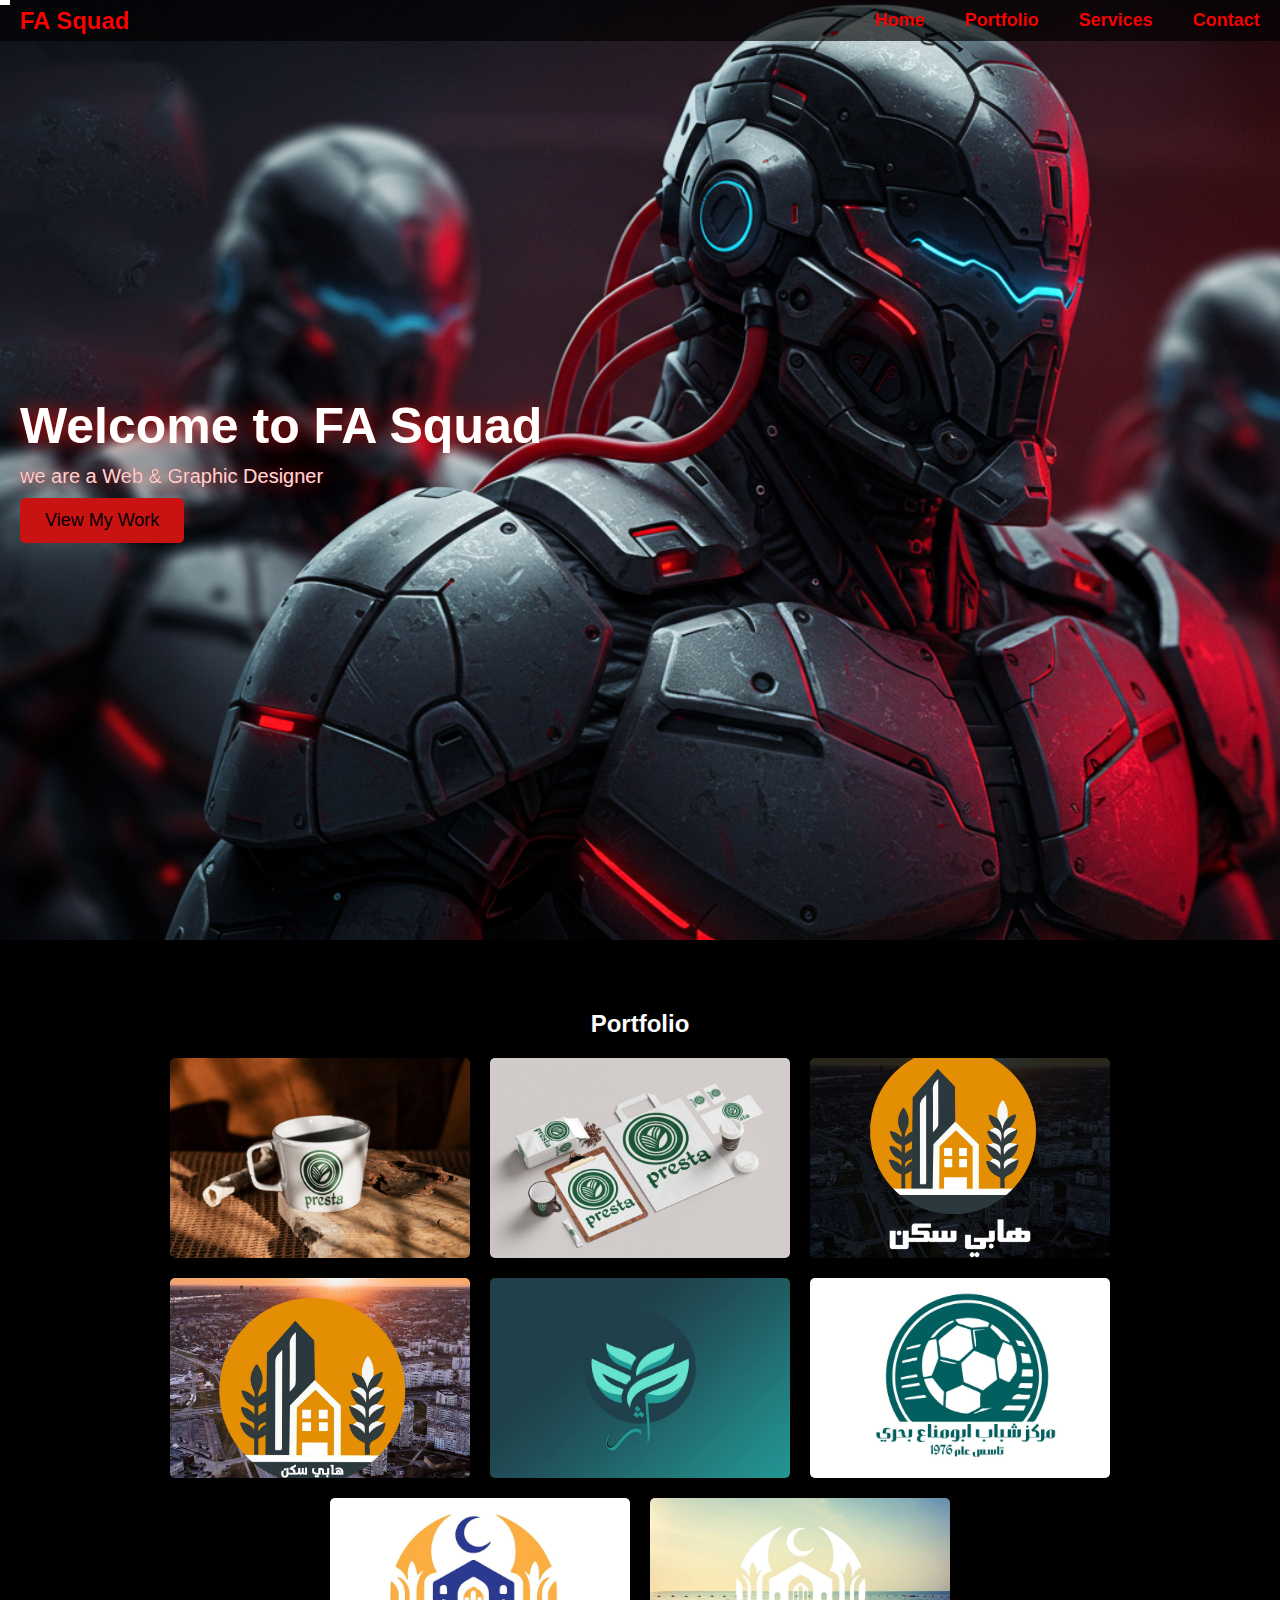
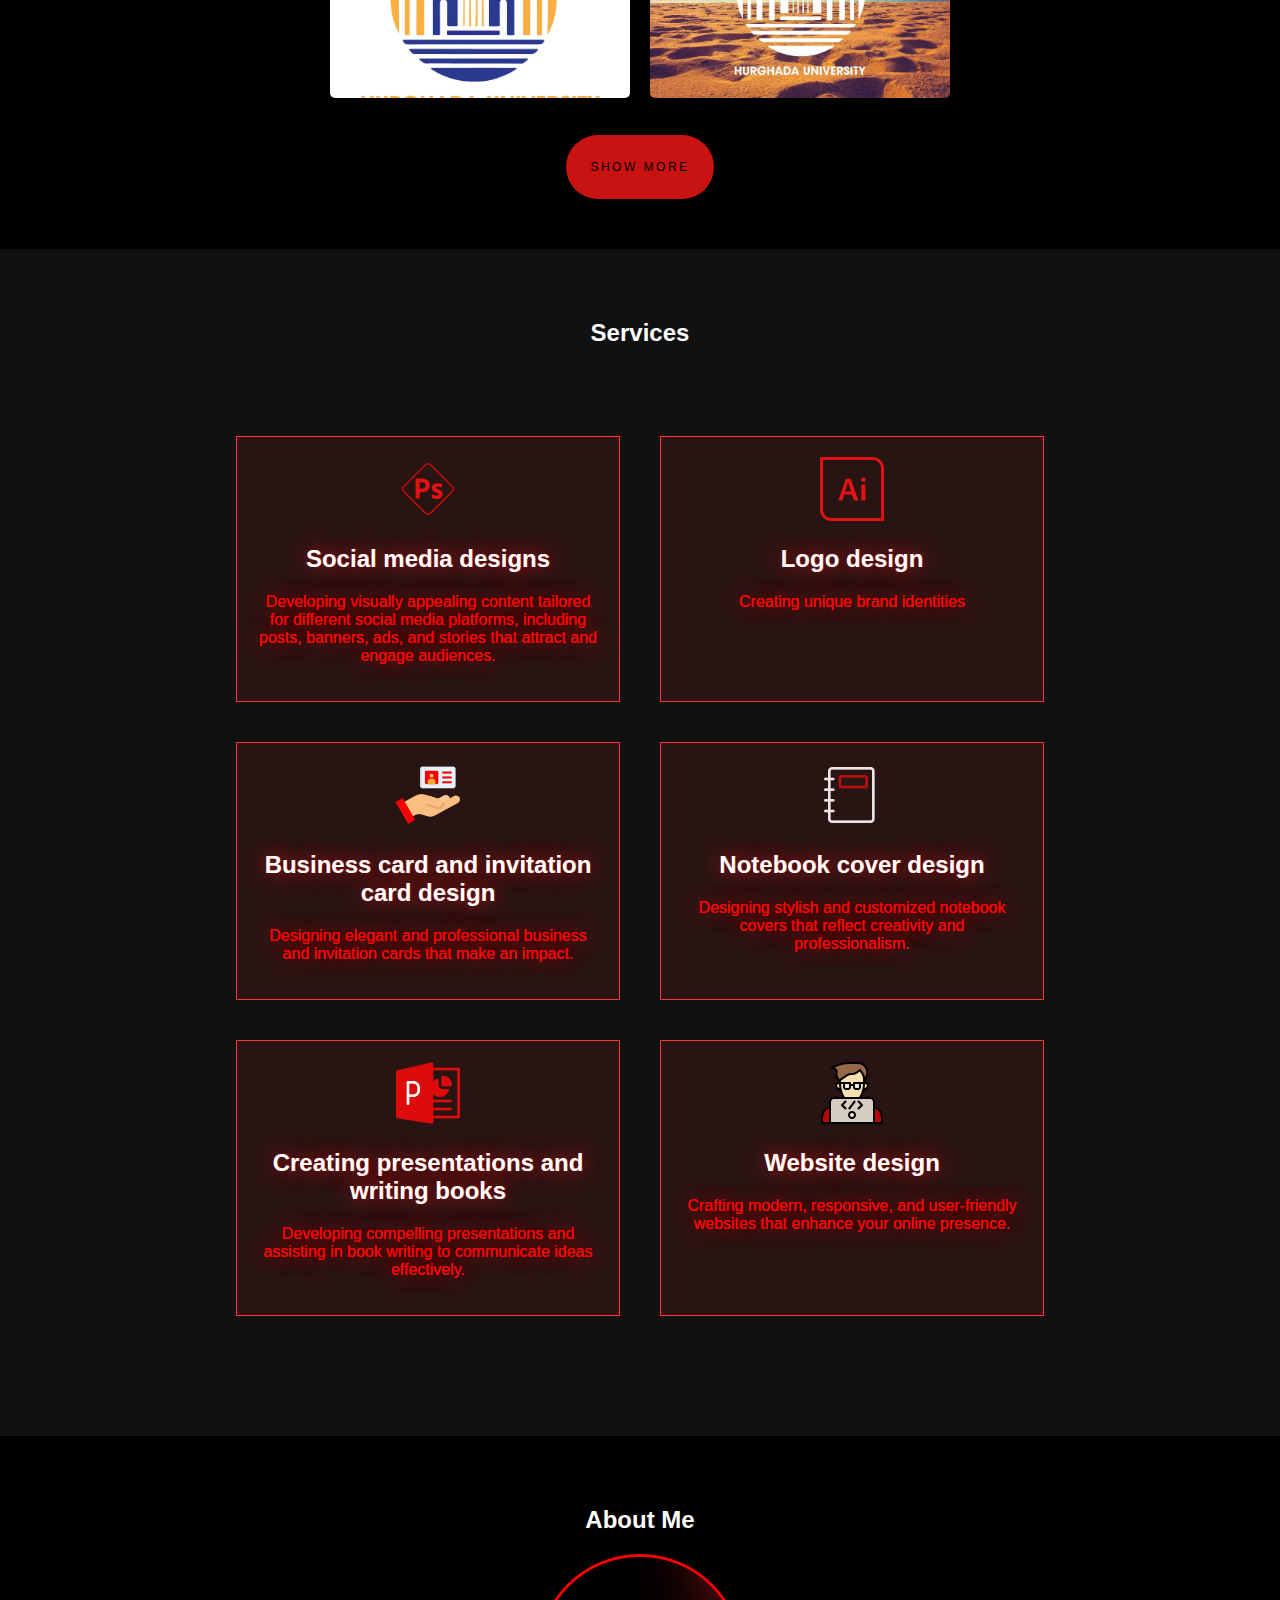
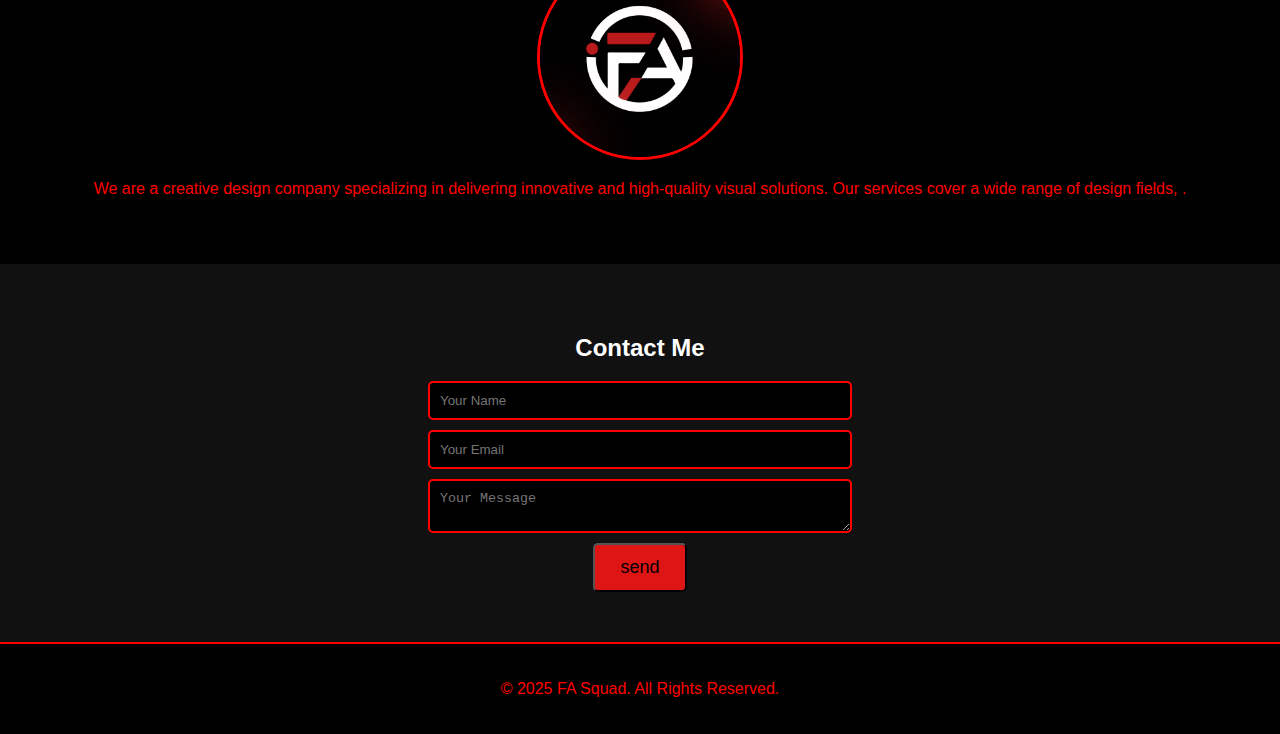
==== index.html @ 12f77a52 "Update index.html" ====
<!DOCTYPE html>
<html lang="en">
<head>
    <meta charset="UTF-8">
    <link rel="stylesheet" href="fasqoad.css">
    <meta name="viewport" content="width=device-width, initial-scale=1.0">
    <title>Web & Graphic Designer</title>
    <link rel="icon" href="img/about/logo2.jpg">
    <style>
      
    </style>
</head>
<body>

    <!-- Navbar -->
      <div class="scorl"></div>
    <nav class="navbar">
        <div class="logo">FA Squad</div>
        <div class="hamburger" onclick="toggleMenu()">
            <div></div>
            <div></div>
            <div></div>
        </div>
        <div class="menu" id="menu">
            <a href="#hero" onclick="closeMenu()">Home</a>
            <a href="#portfolio" onclick="closeMenu()">Portfolio</a>
            <a href="#services" onclick="closeMenu()">Services</a>
            <a href="#contact" class="fa"  onclick="closeMenu()">Contact</a>
        </div>
    </nav>

    <!-- Hero Section -->
    <section class="hero" id="hero">
        <h1 class="neon-text">Welcome to FA Squad</h1>
        <p class="neon-text">we are a Web & Graphic Designer</p>
        <a href="#portfolio" class="btn">View My Work</a>
    </section>

    <!-- Portfolio -->
    <section class="portfolio" id="portfolio">
        <h2>Portfolio</h2>
        <div class="grid ">
            <img src="img/portfolio/pro1.jpg" alt="Project 1" class=" card">
            <img src="img/portfolio/pro22.jpg" alt="Project 2" class=" card">
            <img src="img/portfolio/pro3.jpg" alt="Project 3" class=" card">
            <img src="img/portfolio/pro4.jpg" alt="Project 4" class=" card">
            <img src="img/portfolio/pro5.jpg" alt="Project 5" class=" card">
            <img src="img/portfolio/pro6.jpg" alt="Project 6" class=" card"> 
            <img src="img/portfolio/pro7.jpg" alt="Project 7" class=" card">
            <img src="img/portfolio/pro8.jpg" alt="Project 8" class=" card">
        </div>
          <button id="load-more">Show more</button>
    </section>

    <!-- Services -->
    <section class="services" id="services">
        <h2>Services</h2>
        <div class="content ">
            <div class="section card">
                <img src="img/services/photoshop-express.png" alt="">
                <h2 class="neon-text">Social media designs</h2>
                <p class="neon-text"> Developing visually appealing content tailored for different social media platforms, including posts, banners, ads, and stories that attract and engage audiences.</p>
            </div>
             <div class="section card">
                <a href="logo_img/logos.html">
                <img src="img/services/adobe-illustrator.png" alt=""> </a>
                <a href="logo_img/logos.html">
                  <h2 class="neon-text">Logo design</h2></a>
                <a href="logo_img/logos.html">
               <p class="neon-text">Creating unique brand identities</p> </a> 
            </div>
            <div class="section card">
                <img src="img/services/business-card.png" alt="">
                <h2 class="neon-text">Business card and invitation card design</h2>
                <p class="neon-text">Designing elegant and professional business and invitation cards that make an impact.</p>
            </div>
            <div class="section card">
                <img src="img/services/book.png" alt="">
                <h2 class="neon-text">Notebook cover design</h2>
                <p class="neon-text">Designing stylish and customized notebook covers that reflect creativity and professionalism.</p>
            </div>
            <div class="section card">
                <img src="img/services/powerpoint.png" alt="">
                <h2 class="neon-text">Creating presentations and writing books</h2>
                <p class="neon-text"> Developing compelling presentations and assisting in book writing to communicate ideas effectively.</p>
            </div>
            <div class="section card">
                <img src="img/services/coding (1).png" alt="">
                <h2 class="neon-text">Website design</h2>
                <p class="neon-text"> Crafting modern, responsive, and user-friendly websites that enhance your online presence.</p>
            </div>
        </div>
    
    </section>

    <!-- About -->
    <section class="about card" id="about">
        <h2>About Me</h2>
        <img src="img/about/logo.jpg" alt="Your Photo">
        <p>
            We are a creative design company specializing in delivering innovative and high-quality visual solutions. Our services cover a wide range of design fields, .</p>
    </section>

    <!-- Contact -->
    <section class="contact card" id="contact">
        <h2>Contact Me</h2>
        <form action="#" method="POST" onsubmit="return validateForm()">
            <input type="text" id="name" placeholder="Your Name" name="name" required>
            <input type="email" id="email" placeholder="Your Email" name="email" required>
            <textarea id="message" placeholder="Your Message" name="msg" required></textarea>
            <button type="submit"><a href="https://wa.me/201276353739">send</a></button>
        </form>
    </section>

    <!-- Footer -->
    <footer>
        <p>&copy; 2025 FA Squad. All Rights Reserved.</p>
    </footer>

<script src="script.js"></script>
</body>
</html>
---- fasqoad.css ----
/* Global Styles */
  body {
    margin: 0;
    font-family: 'Poppins', sans-serif;
    background-color: black;
    color: red;
    text-align: center;
    scroll-behavior: smooth;
}
a {
    text-decoration: none;
    color: red;
}
h1, h2 {
    color: white;
}
.card{
    animation:scrolimg  linear forwards ;
    animation-timeline: view();
    animation-range:entry 0%;
}
@keyframes scrolimg {
    from{
        opacity: 0;
        transform: translateY(40px)scale(0.1);
    }
    to{
        opacity: 1;
        transform: translateY(0) scale(1);
    }
}
/* Navbar Styles */
.navbar {
    display: flex;
    justify-content: space-between;
    align-items: center;
    background: #000000a8;
    padding: 0px 20px;
    position: fixed;
    width: 100%;
    top: 0;
    z-index: 1000;
}
.logo {
    font-size: 24px;
    font-weight: bold;
    color: red;
}
.menu {
    display: flex;
    gap: 20px;
}

.menu a {
    font-size: 18px;
    font-weight: bold;
    padding: 10px;
    transition: 0.3s;
}
.menu a:hover {
    color: white;
    background: #dd1515;
    border-radius: 5px;
}
.menu .fa{
    padding-right: 40px;
}

/* Mobile Menu */
.hamburger {
    display: none;
    flex-direction: column;
    cursor: pointer;
}
.hamburger div {
    width: 30px;
    height: 4px;
    background: red;
    margin: 5px;
    transition: 0.3s;
}



/* Hero Section */
.hero {
    height: 100vh;
    background: url('img/back1.jpg') center/cover no-repeat;
    display: flex;
    flex-direction: column;
    align-items: flex-start;
    justify-content: center;
    padding: 20px;
}
.hero h1 {
    font-size: 50px;
    margin: 0;
}
.hero p {
    font-size: 20px;
    margin: 10px 0;
    color: #ebdada;
}
.hero .btn {
    padding: 12px 25px;
    font-size: 18px;
    background: #c91313;
    color: black;
    border-radius: 5px;
    transition: 0.3s;
}
.hero .btn:hover {
    background: red;
    color: white;
}

/* Portfolio */
.portfolio {
    padding: 50px 20px;
}
.portfolio .grid {
    display: flex;
    gap: 20px;
    flex-wrap: wrap;
    justify-content: center;
}
.portfolio img {
    width: 300px;
    height: 200px;
    object-fit: cover;
    border-radius: 5px;
    transition: 0.3s;
}
.portfolio img:hover {
    transform: scale(1.1);
    border: 3px solid red;
}
/*button show more*/
.hidden {
    display: none;
}

#load-more {
    margin-top: 3%;
    padding:2% ;
    font-size: 12px;
    text-transform: uppercase;
    letter-spacing: 2.5px;
    font-weight: 500;
    color: #000;
    background-color: #c91313;
    border: none;
    border-radius: 45px;
    box-shadow: 0px 0px 1px rgba(0, 0, 0, 0.1);
    transition: all 0.3s ease 0s;
    cursor: pointer;
    outline: none;
  }
  
  #load-more:hover {
    background-color: red;
    box-shadow: 0px 1px 2px rgba(46, 229, 157, 0.4);
    color: #fff;
    transform: translateY(-2px);
  }

/* Services */
.services {
    padding: 50px 20px;
    background: #111;
}
.service-item {
    margin: 20px;
}

/* About */
.about {
    padding: 50px 20px;
}
.about img {
    width: 200px;
    height: 200px;
    border-radius: 50%;
    border: 3px solid red;
}
.about img:hover{
    transform: scale(1.1);
    border: 3px solid red;
}
.neon-text {
   text-shadow: 0 0 0.5px #cc1414, 0 0 0.5px #cc1414, 0 0 20px #cc1414;
}

/* Contact */
.contact {
    padding: 50px 20px;
    background: #111;
}
 form {
    justify-items: center;
}
.contact form input, 
.contact form textarea {
    width: 80%;
    max-width: 400px;
    padding: 10px;
    margin: 10px;
    border: 2px solid red;
    background: black;
    color: white;
    border-radius: 5px;
    display: block;
    align-items: center;
}
.contact form button {
    padding: 12px 25px;
    font-size: 18px;
    background: #dd1515;
    color: black;
    border-radius: 5px;
    transition: 0.3s;
}
.contact form button a {
color: black;

}
.contact form button a:hover{
    background: red;
    color: white;
}
.contact form button:hover {
    background: red;
    color: white;
}
.content {
    padding: 50px ;
    display: flex;
    justify-content: center;
    flex-wrap: wrap;
}
.section {
    background: rgba(255, 51, 51, 0.1);
    border: 1px solid #ff3333;
    padding: 20px;
    margin: 20px;
    width: 30%;
    min-width: 250px;
}
.section:hover {
    transform: scale(1.1);
    border: 2px solid red;
}

/* Footer */
footer {
    padding: 20px;
    background: black;
    border-top: 2px solid red;
}
/*  nav bar update*/
div.scorl{
    position: fixed;
    top: 0;
    width: 10px;
    height: 5px;
    background-color: white;
    z-index: 99999;
    animation: scorl linear forwards;
    animation-timeline: scroll();

}
@keyframes scorl {
    0%{
        width: 10px;
        background-color:RED;
    }
    30%{
        background-color: #a82323;
    }
    50%{
        background-color:#e4abab ;
    }
    100%{
        width: 100%;

        background-color: #ffffff;
    }
    
}
@media (max-width: 768px) {
    .menu {
        display: none;
        flex-direction: column;
        background: #000000dc;
        position: absolute;
        top: 40px;
        left: 0;
        width: 100%;
        padding: 10px;
        text-align: center;
    }
    .menu a {
        display: block;
        padding: 15px;
    }
    .hamburger {
        display: flex;
        padding-right: 4%;
    }
    .hero{
      background: url(img/back3.jpg) center / cover no-repeat;
        align-items: center;
    }

}
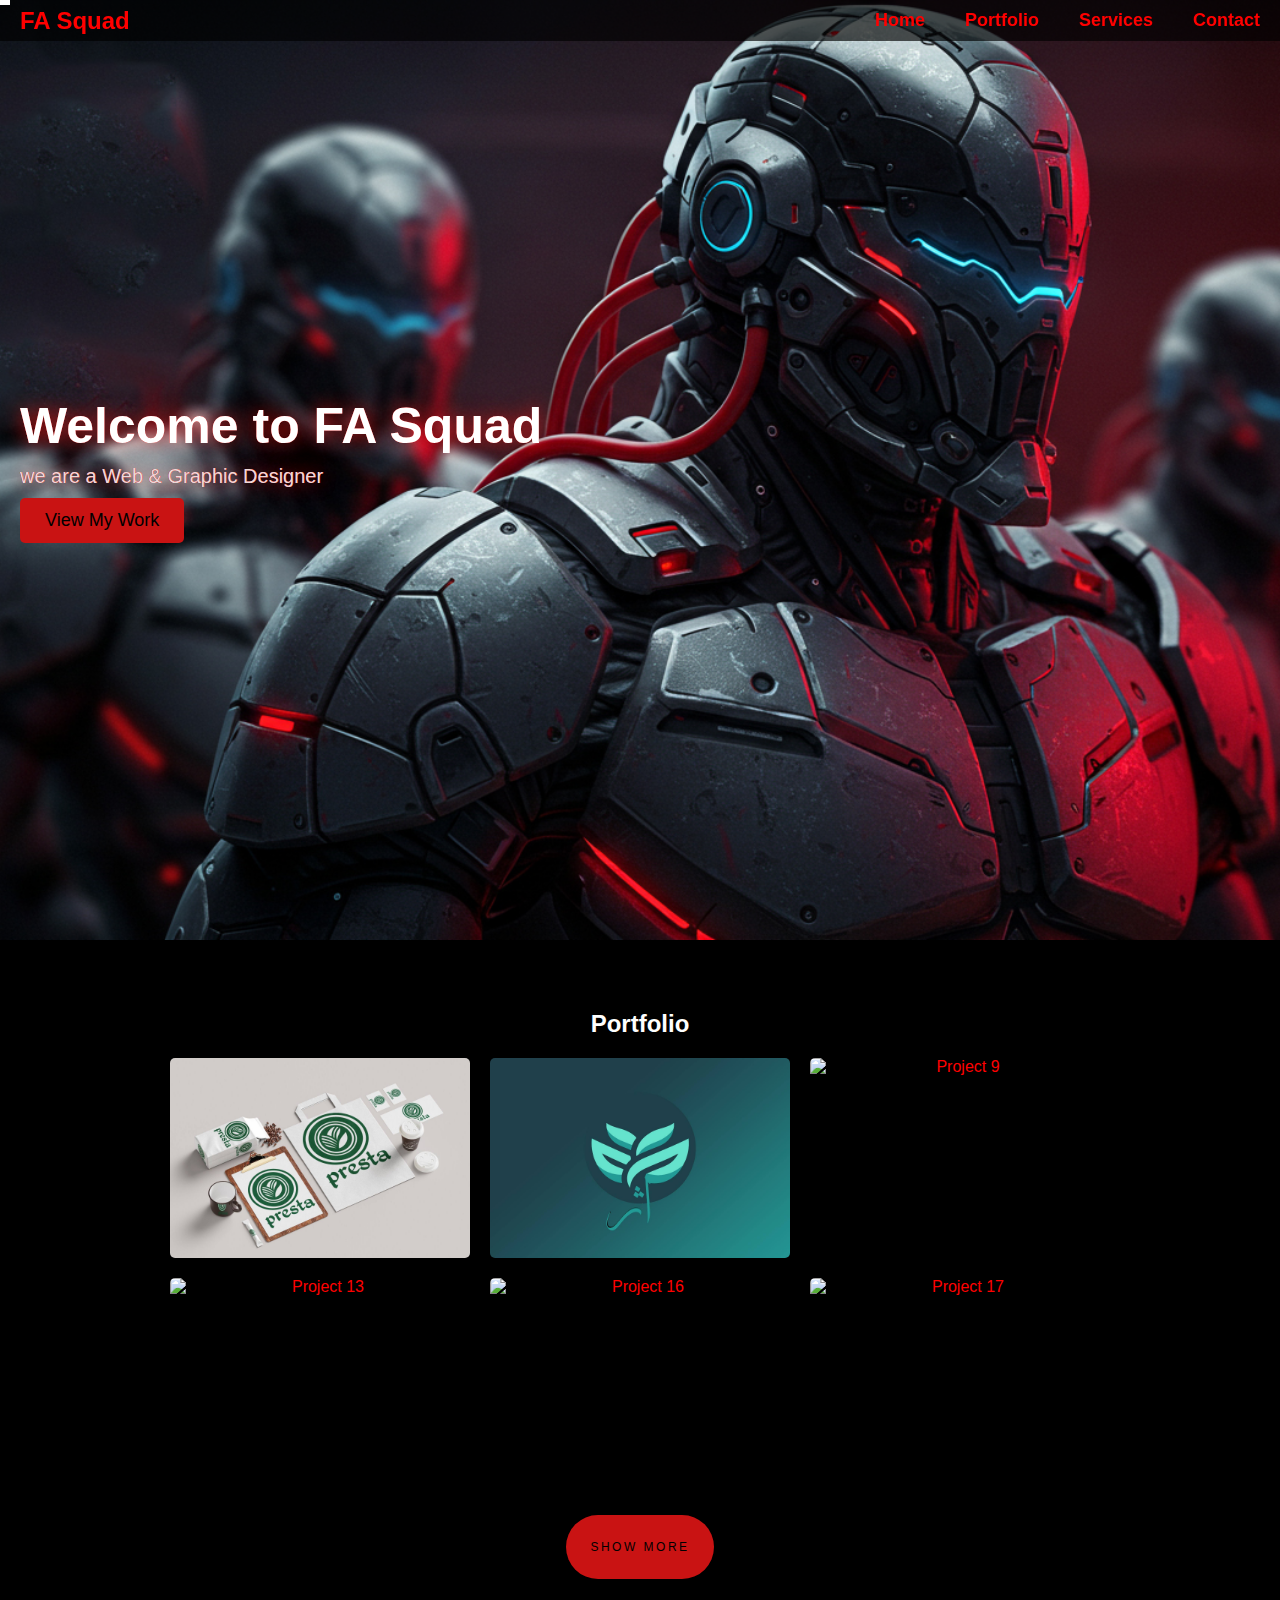
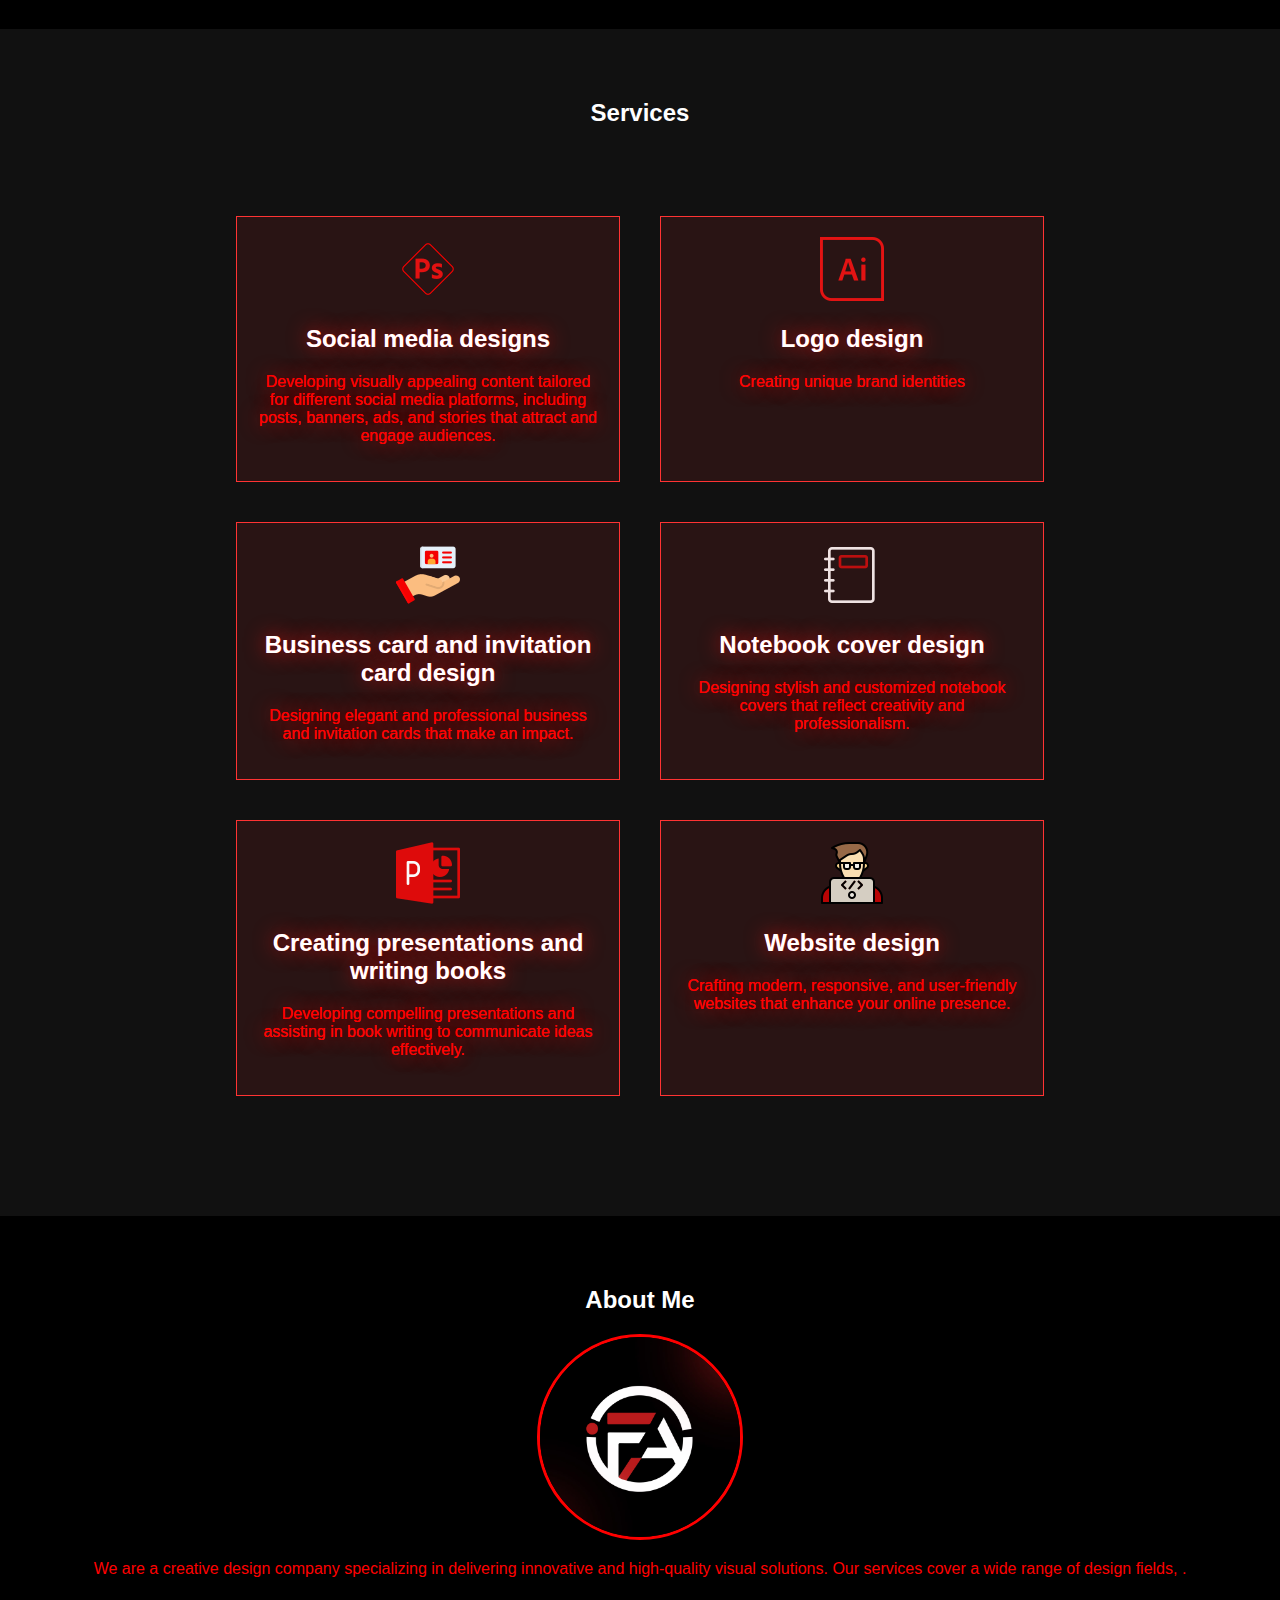
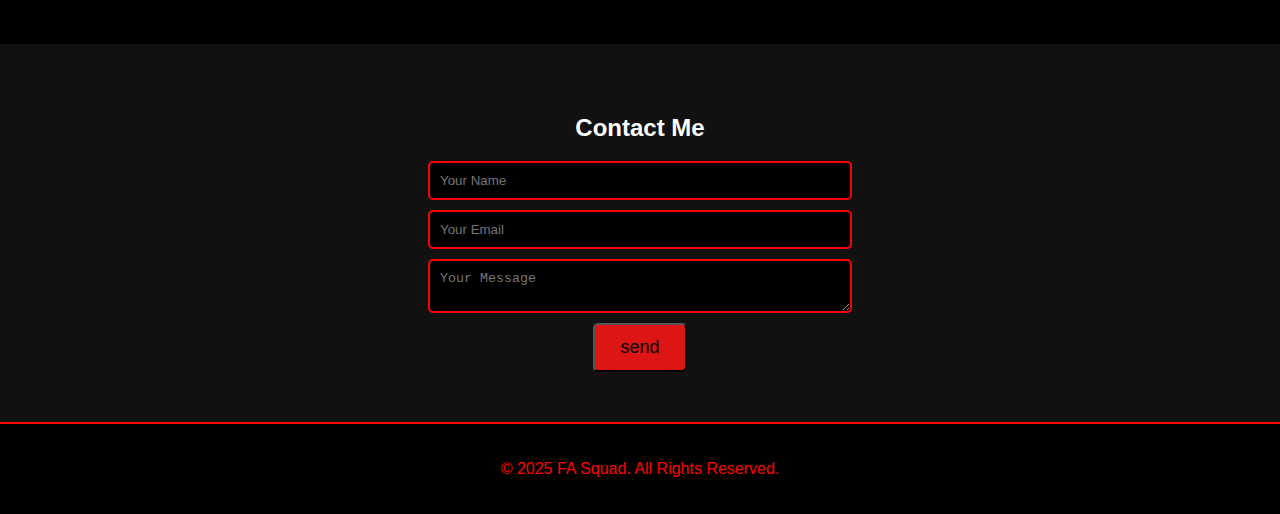
==== commit 8a3068cc: "Update index.html" ====
--- a/index.html
+++ b/index.html
@@ -40,14 +40,32 @@
     <section class="portfolio" id="portfolio">
         <h2>Portfolio</h2>
         <div class="grid ">
-            <img src="img/portfolio/pro1.jpg" alt="Project 1" class=" card">
-            <img src="img/portfolio/pro22.jpg" alt="Project 2" class=" card">
-            <img src="img/portfolio/pro3.jpg" alt="Project 3" class=" card">
-            <img src="img/portfolio/pro4.jpg" alt="Project 4" class=" card">
-            <img src="img/portfolio/pro5.jpg" alt="Project 5" class=" card">
-            <img src="img/portfolio/pro6.jpg" alt="Project 6" class=" card"> 
-            <img src="img/portfolio/pro7.jpg" alt="Project 7" class=" card">
-            <img src="img/portfolio/pro8.jpg" alt="Project 8" class=" card">
+                <!-- first_iamges -->
+             <img src="img/portfolio/pro22.jpg" alt="Project 2" class="card">
+              <img src="img/portfolio/pro5.jpg" alt="Project 5" class=" card ">
+               <img src="img/portfolio/soc1.jpg" alt="Project 9" class="card ">
+               <img src="img/portfolio/soc5.jpg" alt="Project 13" class="card "> 
+               <img src="img/portfolio/bo1.jpg" alt="Project 16" class="card">
+               <img src="img/portfolio/bo2.jpg" alt="Project 17" class="card">
+            <!-- logo_iamges -->
+            <img src="img/portfolio/pro1.jpg" alt="Project 1" class=" card hidden" loading="lazy">
+
+            <img src="img/portfolio/pro3.jpg" alt="Project 3" class=" card hidden" loading="lazy">
+            <img src="img/portfolio/pro4.jpg" alt="Project 4" class=" card hidden" loading="lazy">
+           
+            <img src="img/portfolio/pro6.jpg" alt="Project 6" class="card hidden" loading="lazy"> 
+            <img src="img/portfolio/pro7.jpg" alt="Project 7" class="card hidden" loading="lazy">
+            <img src="img/portfolio/pro8.jpg" alt="Project 8" class="card hidden" loading="lazy">
+             <!-- Social media_iamges -->
+           
+            <img src="img/portfolio/soc2.jpg" alt="Project 10" class="card hidden" loading="lazy"> 
+            <img src="img/portfolio/soc3.jpg" alt="Project 11" class="card hidden" loading="lazy">
+            <img src="img/portfolio/soc4.jpg" alt="Project 12" class="card hidden" loading="lazy">
+         
+            <img src="img/portfolio/soc6.jpg" alt="Project 14" class="card hidden" loading="lazy">
+            <img src="img/portfolio/soc7.jpg" alt="Project 15" class="card hidden" loading="lazy">
+             <!-- books cever_iamges -->
+           
         </div>
           <button id="load-more">Show more</button>
     </section>
--- a/fasqoad.css
+++ b/fasqoad.css
@@ -132,6 +132,7 @@
     transition: 0.3s;
 }
 .portfolio img:hover {
+   object-fit: contain;
     transform: scale(1.1);
     border: 3px solid red;
 }
@@ -172,6 +173,11 @@
 .service-item {
     margin: 20px;
 }
+.services .content .section  a{
+ 
+    color: red;
+   
+} 
 
 /* About */
 .about {
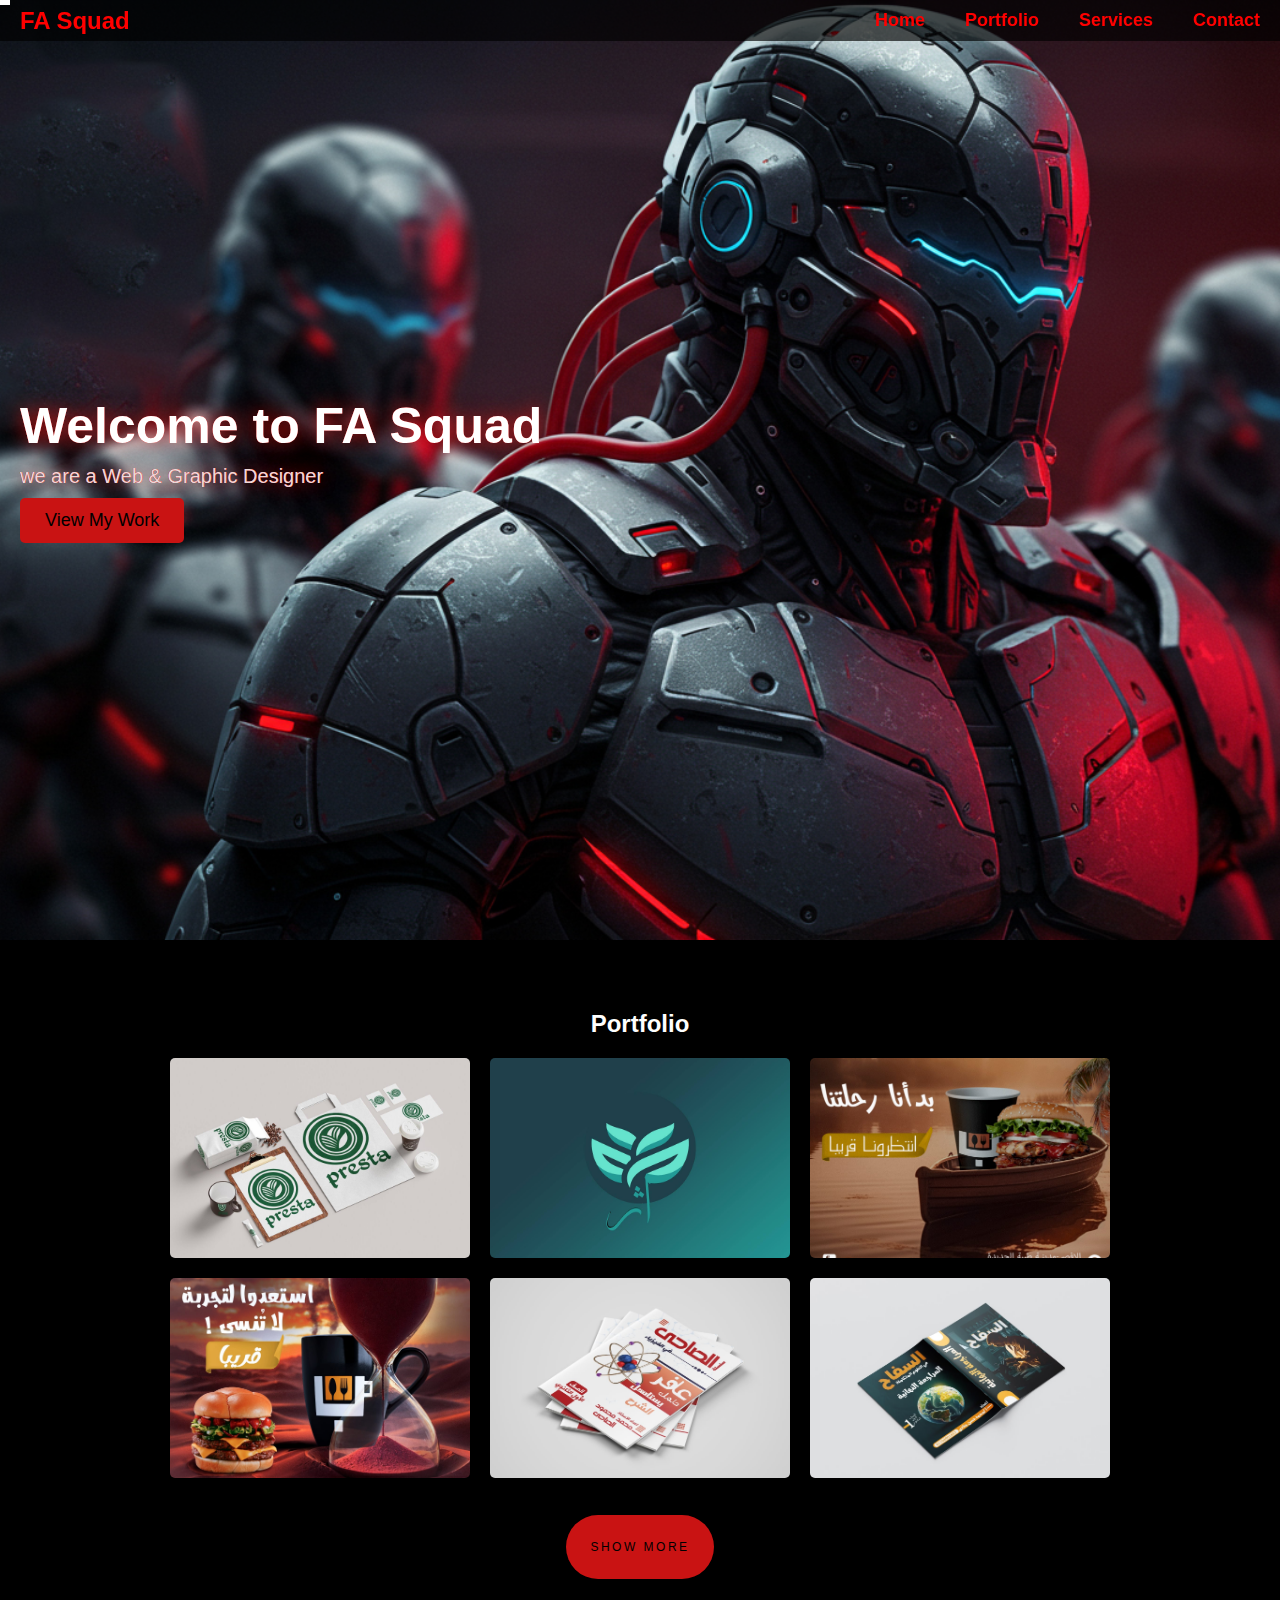
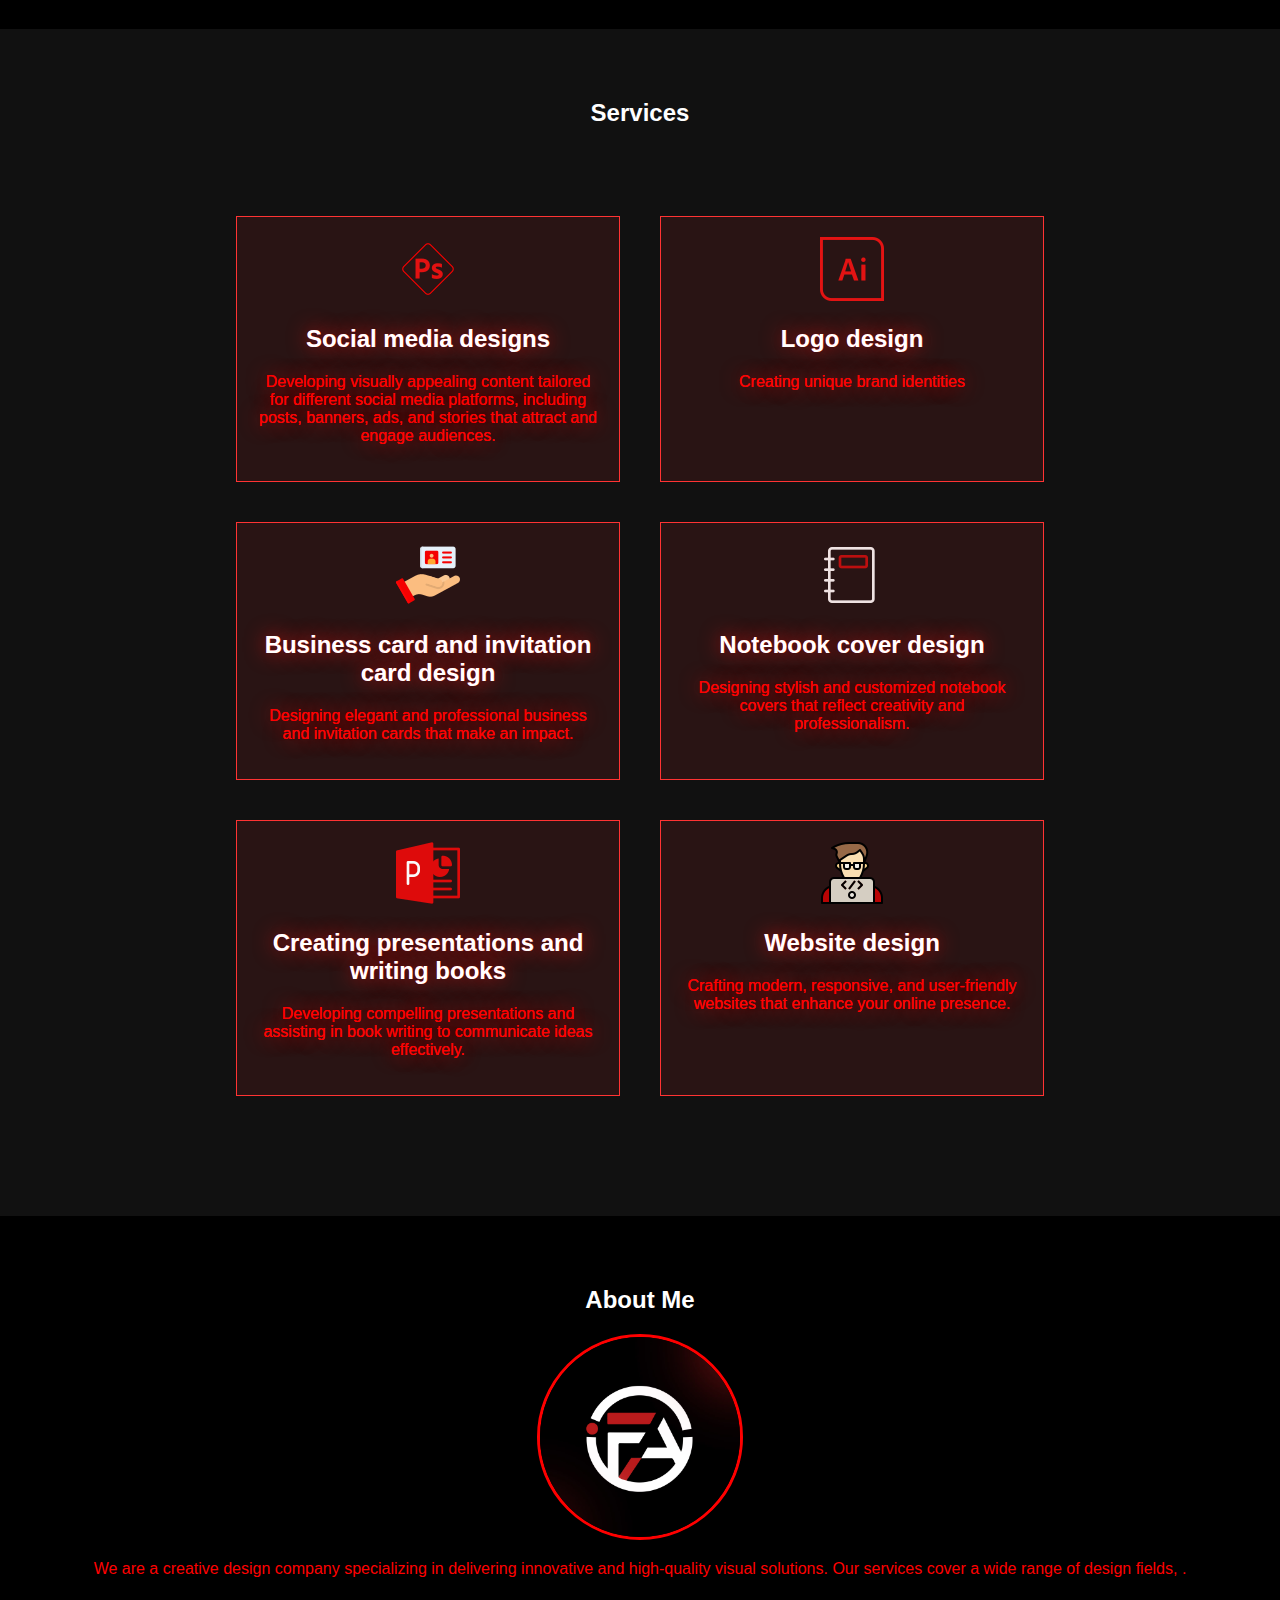
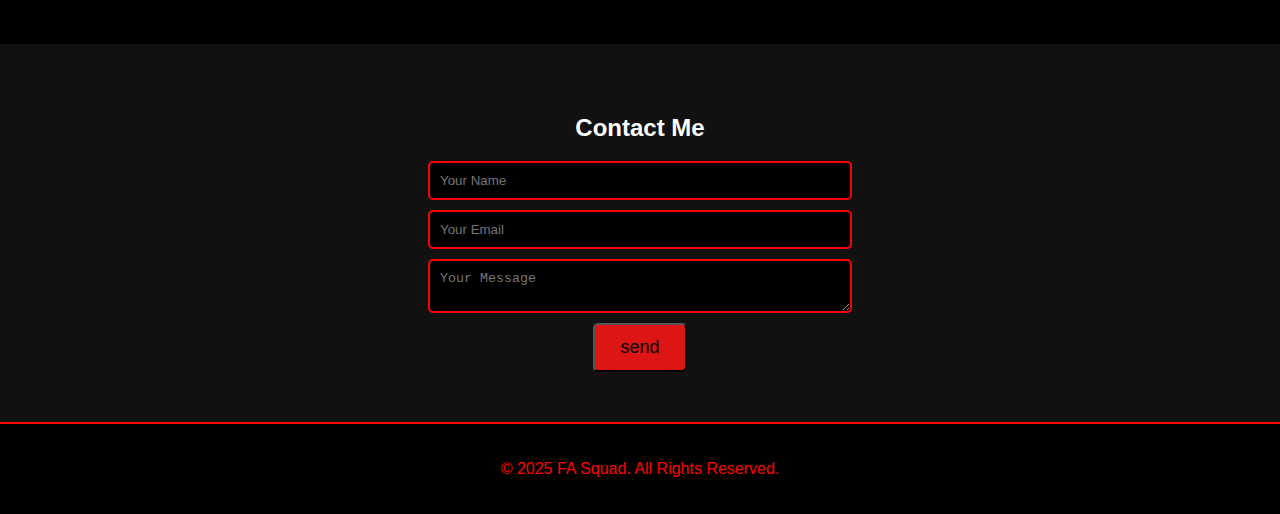
==== commit 6ff19753: "Update index.html" ====
--- a/index.html
+++ b/index.html
@@ -74,10 +74,11 @@
     <section class="services" id="services">
         <h2>Services</h2>
         <div class="content ">
-            <div class="section card">
-                <img src="img/services/photoshop-express.png" alt="">
-                <h2 class="neon-text">Social media designs</h2>
-                <p class="neon-text"> Developing visually appealing content tailored for different social media platforms, including posts, banners, ads, and stories that attract and engage audiences.</p>
+             <div class="section card">
+               <a href="social_media/social_media.html"><img src="img/services/photoshop-express.png" alt=""></a> 
+            <a href="social_media/social_media.html"> <h2 class="neon-text">Social media designs</h2></a> 
+            <a href="social_media/social_media.html">   <p class="neon-text"> Developing visually appealing content tailored for different social media platforms, including posts, banners, ads, and stories that attract and engage audiences.</p>
+          </a>
             </div>
              <div class="section card">
                 <a href="logo_img/logos.html">
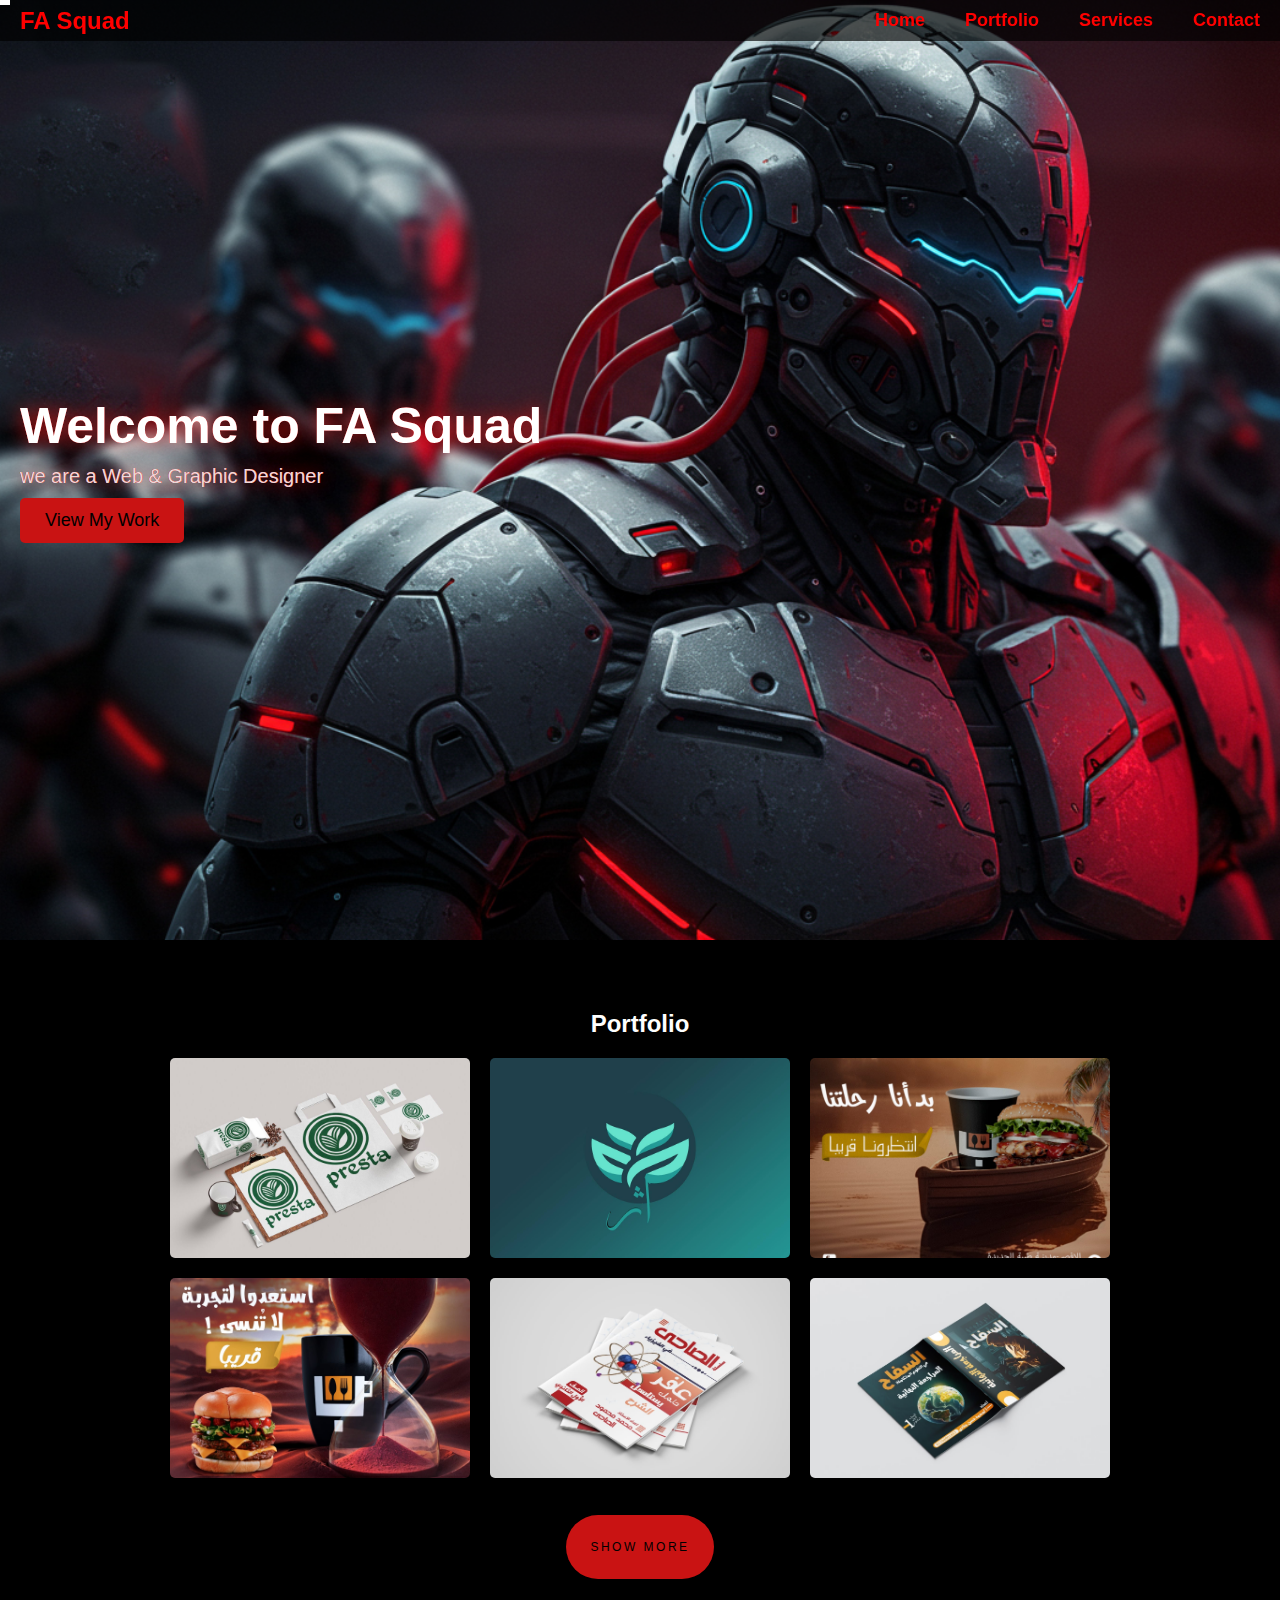
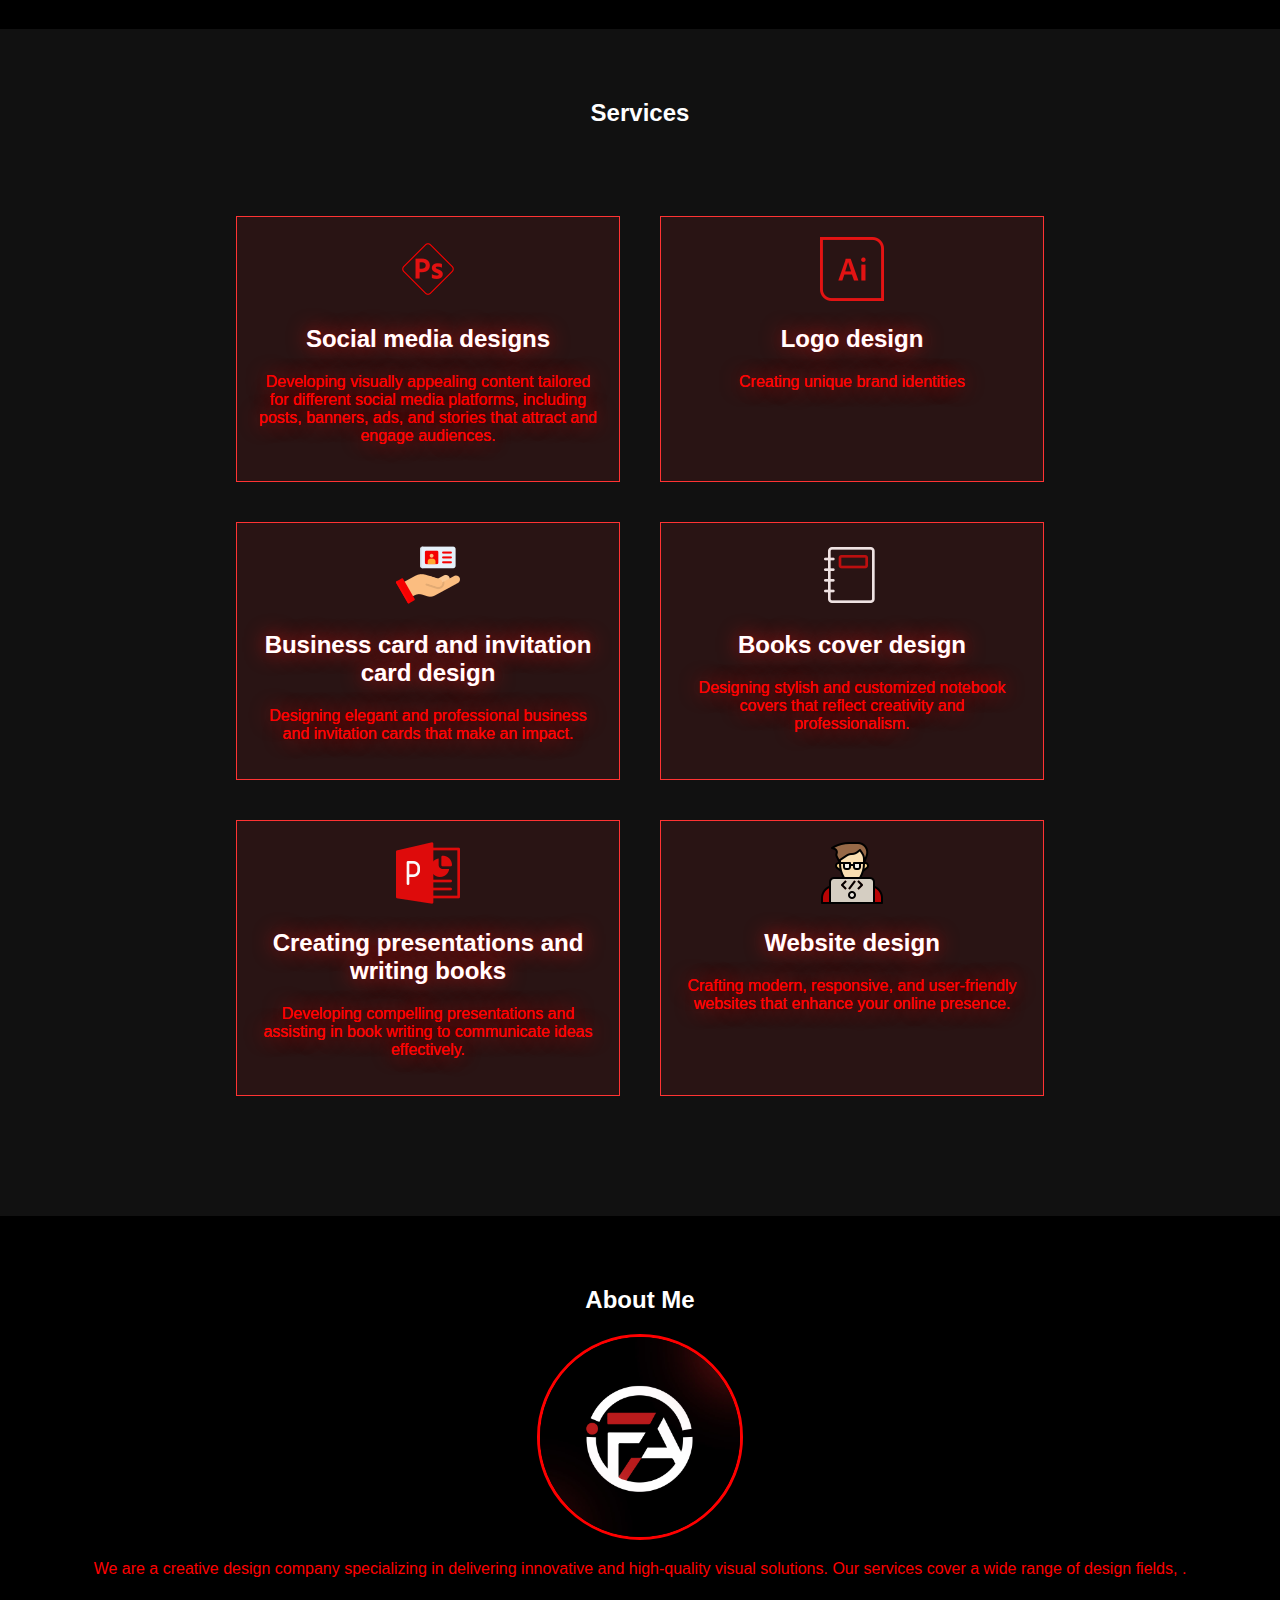
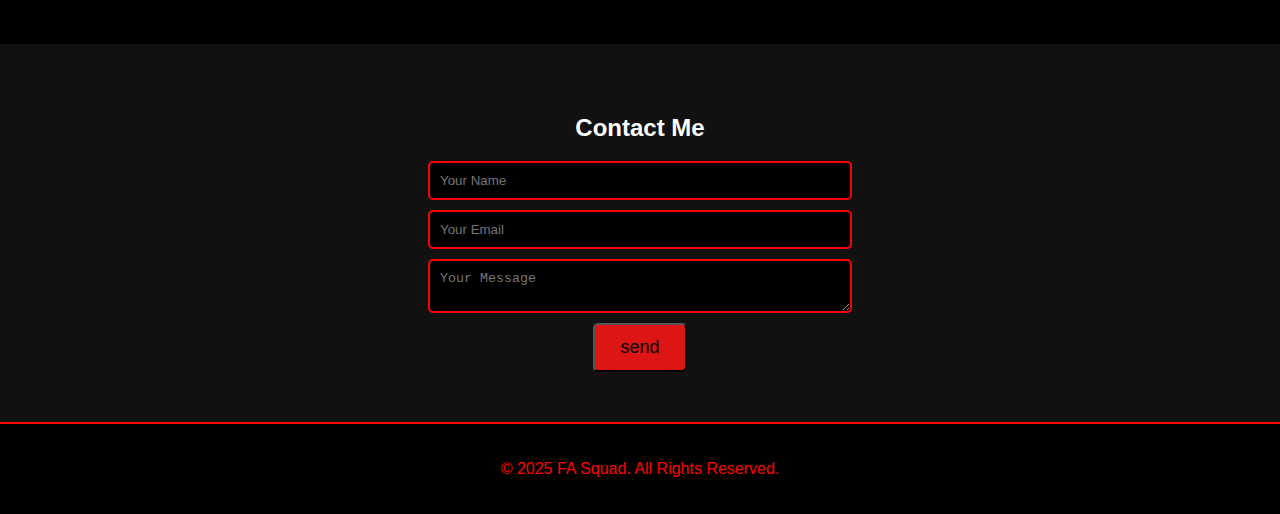
==== commit 91031988: "Update index.html" ====
--- a/index.html
+++ b/index.html
@@ -93,9 +93,9 @@
                 <h2 class="neon-text">Business card and invitation card design</h2>
                 <p class="neon-text">Designing elegant and professional business and invitation cards that make an impact.</p>
             </div>
-            <div class="section card">
+           <div class="section card">
                 <img src="img/services/book.png" alt="">
-                <h2 class="neon-text">Notebook cover design</h2>
+                <h2 class="neon-text">Books cover design</h2>
                 <p class="neon-text">Designing stylish and customized notebook covers that reflect creativity and professionalism.</p>
             </div>
             <div class="section card">
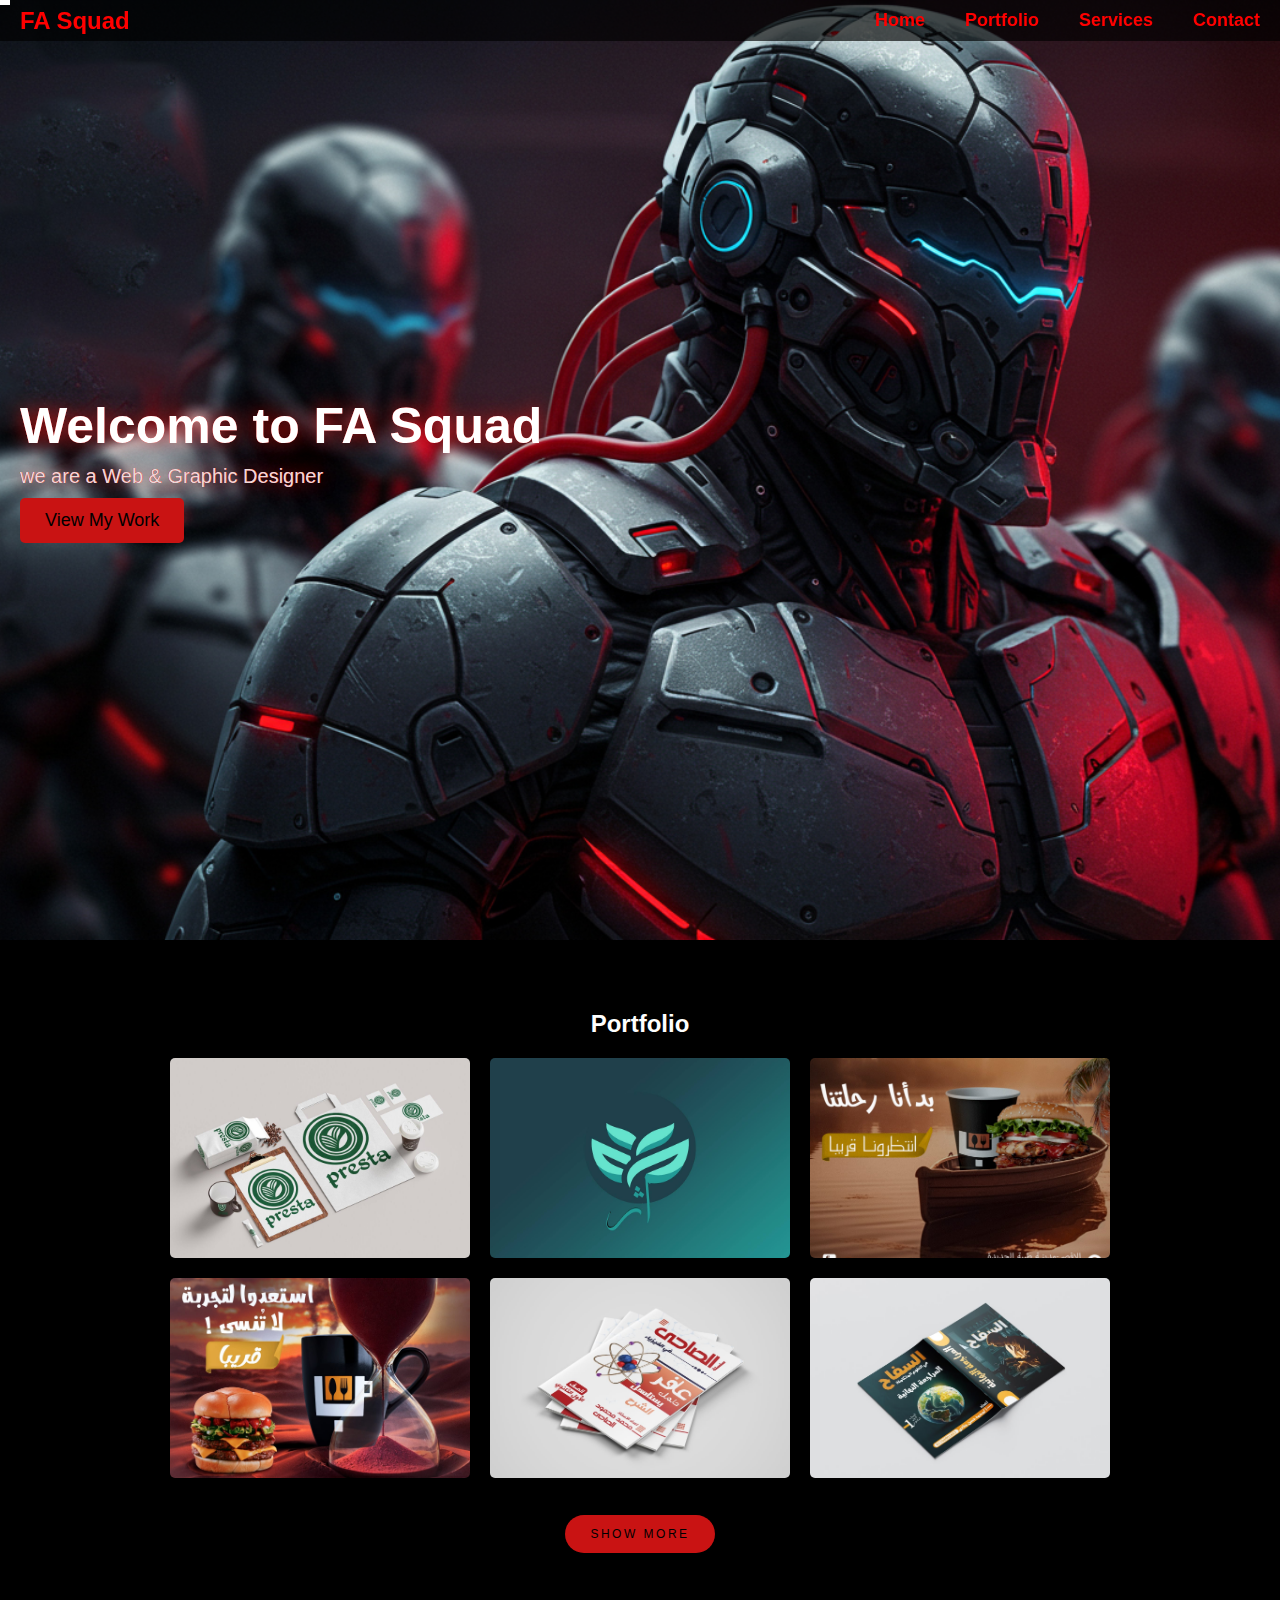
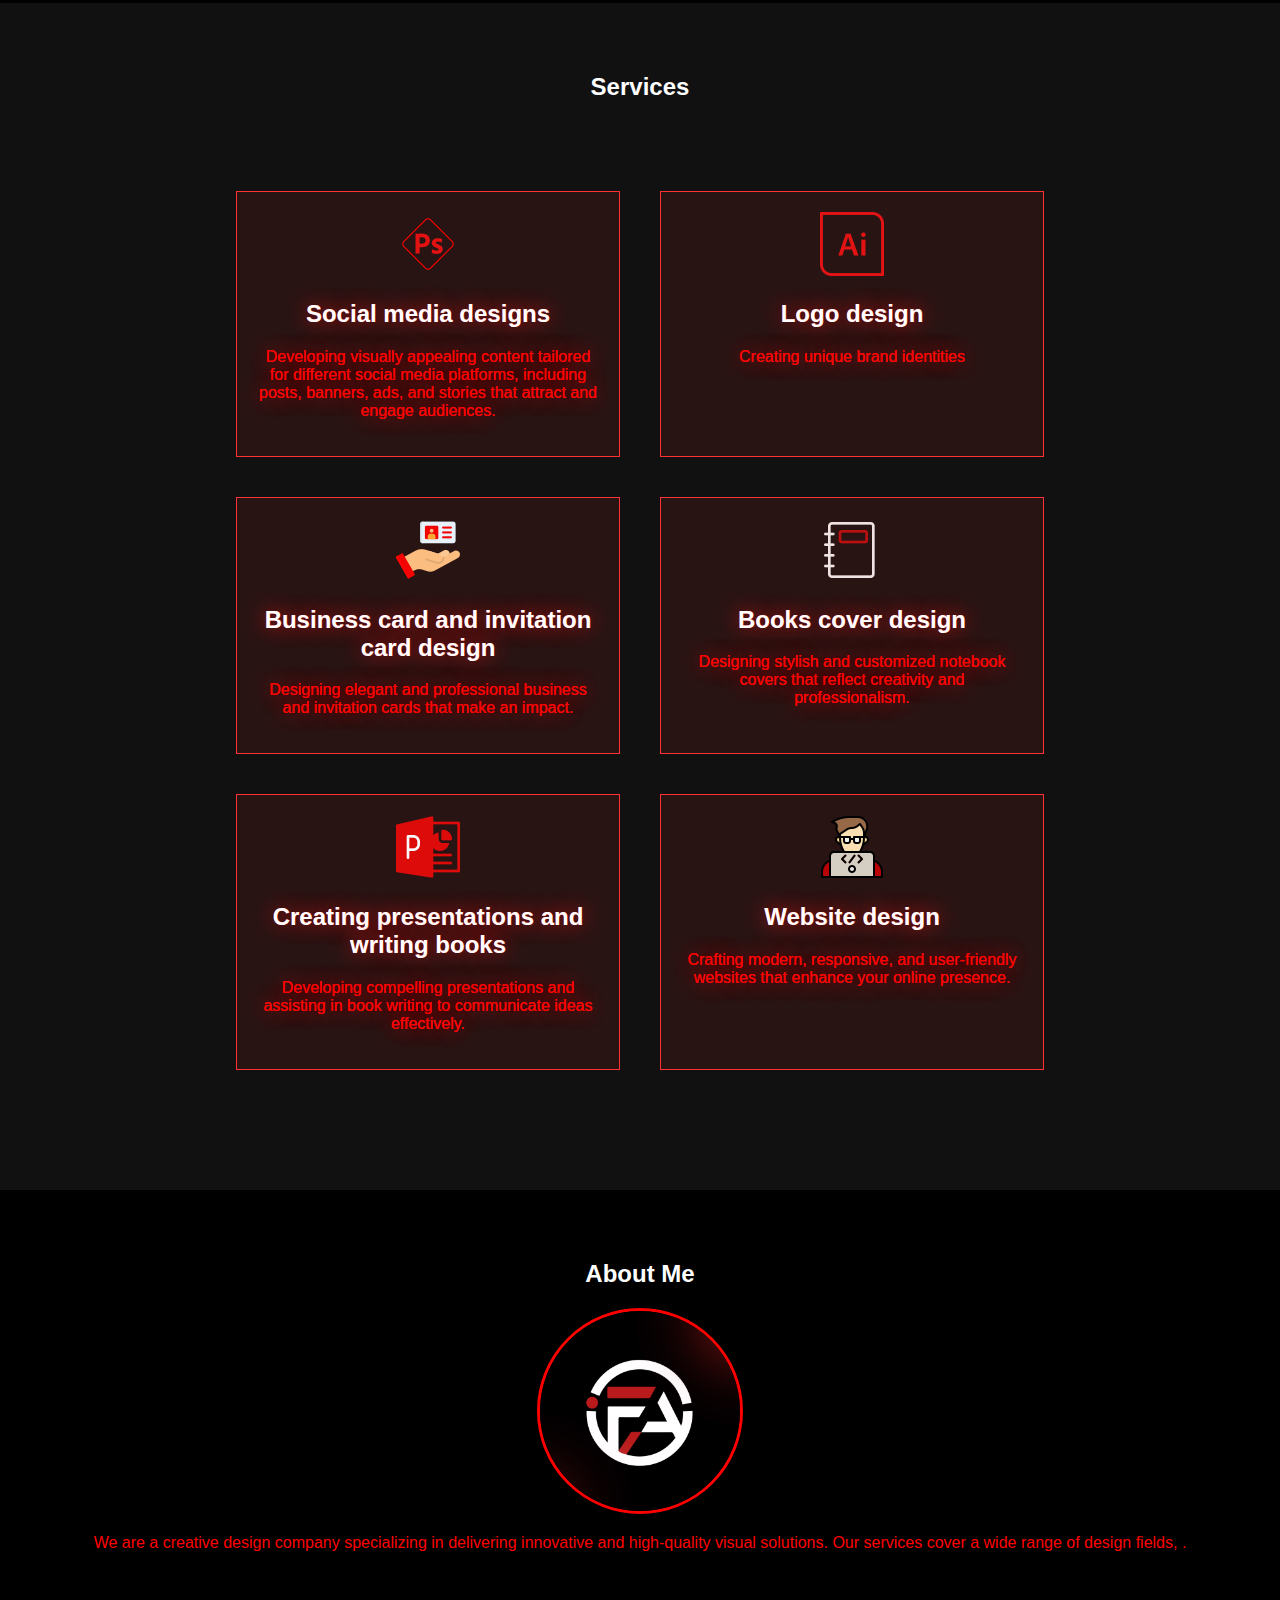
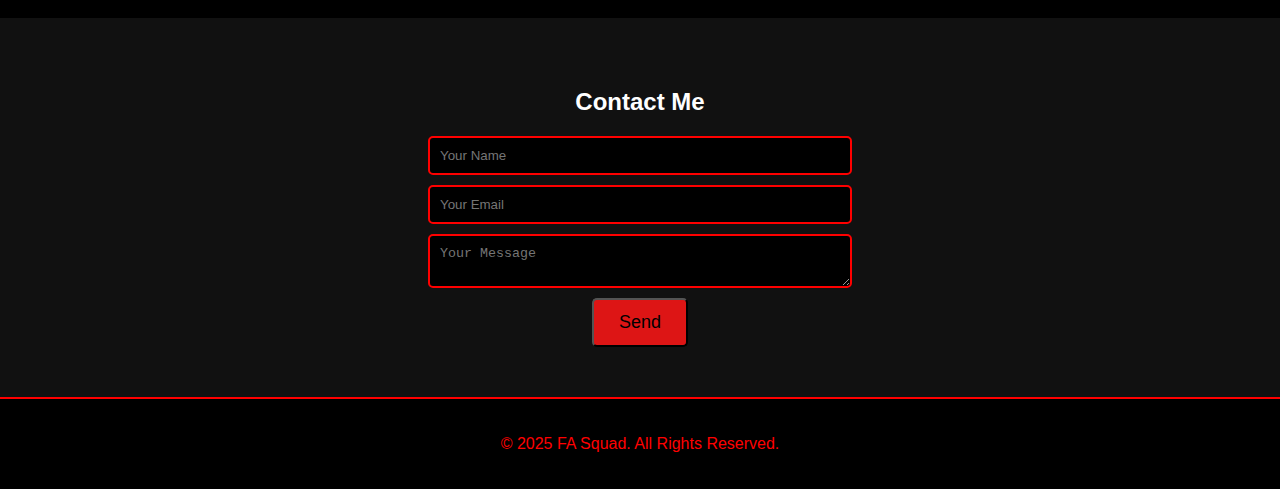
==== commit 29351ee7: "Update index.html" ====
--- a/index.html
+++ b/index.html
@@ -93,10 +93,14 @@
                 <h2 class="neon-text">Business card and invitation card design</h2>
                 <p class="neon-text">Designing elegant and professional business and invitation cards that make an impact.</p>
             </div>
-           <div class="section card">
-                <img src="img/services/book.png" alt="">
-                <h2 class="neon-text">Books cover design</h2>
+         <div class="section card">
+                <a href="books_cover/books_cover.html">
+                <img src="img/services/book.png" alt=""></a>
+                <a href="books_cover/books_cover.html">
+                <h2 class="neon-text">Books cover design</h2></a>
+                <a href="books_cover/books_cover.html">
                 <p class="neon-text">Designing stylish and customized notebook covers that reflect creativity and professionalism.</p>
+                </a>
             </div>
             <div class="section card">
                 <img src="img/services/powerpoint.png" alt="">
@@ -123,11 +127,14 @@
     <!-- Contact -->
     <section class="contact card" id="contact">
         <h2>Contact Me</h2>
-        <form action="#" method="POST" onsubmit="return validateForm()">
+        <form 
+    action="https://formspree.io/f/xoverqqe"
+  method="POST">
             <input type="text" id="name" placeholder="Your Name" name="name" required>
             <input type="email" id="email" placeholder="Your Email" name="email" required>
-            <textarea id="message" placeholder="Your Message" name="msg" required></textarea>
-            <button type="submit"><a href="https://wa.me/201276353739">send</a></button>
+            <textarea id="message" placeholder="Your Message" name="message" required></textarea>
+        <button type="submit">Send</button>
+
         </form>
     </section>
 
--- a/fasqoad.css
+++ b/fasqoad.css
@@ -143,7 +143,7 @@
 
 #load-more {
     margin-top: 3%;
-    padding:2% ;
+    padding: 12px 25px;
     font-size: 12px;
     text-transform: uppercase;
     letter-spacing: 2.5px;
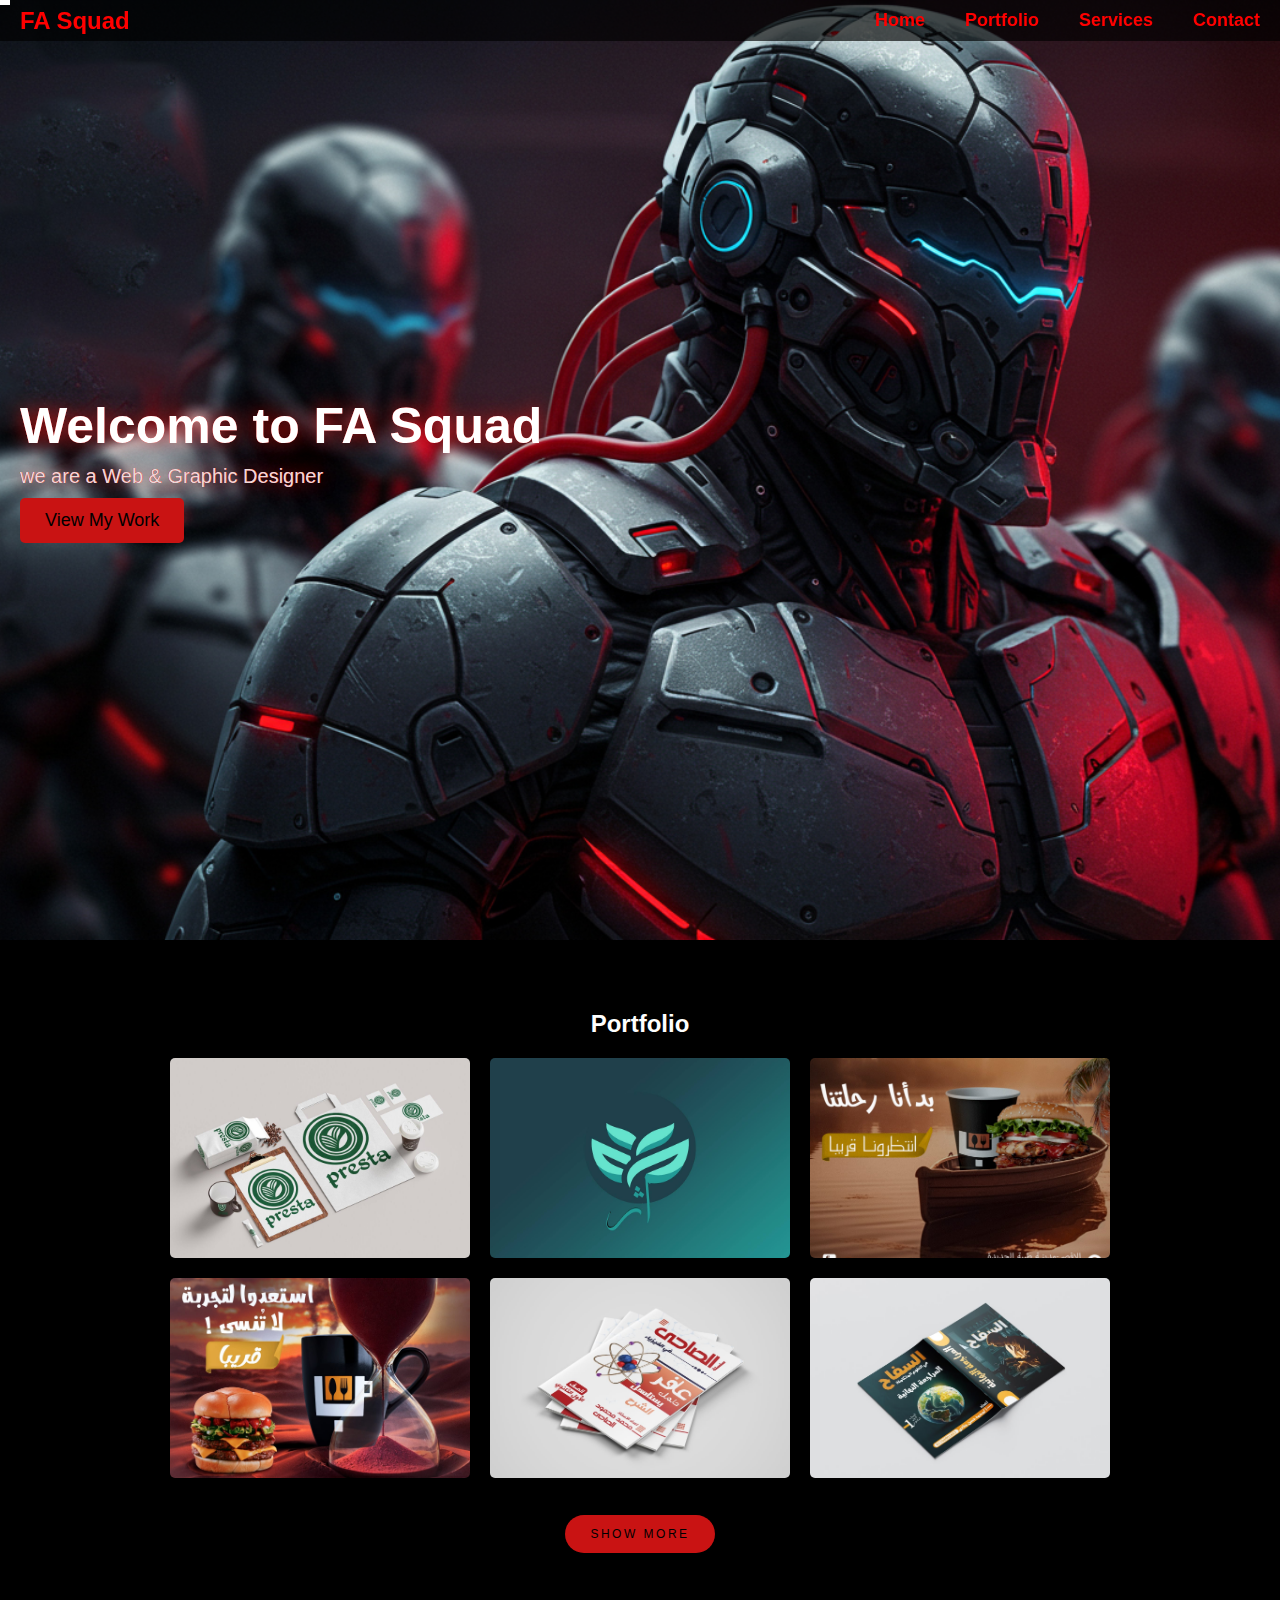
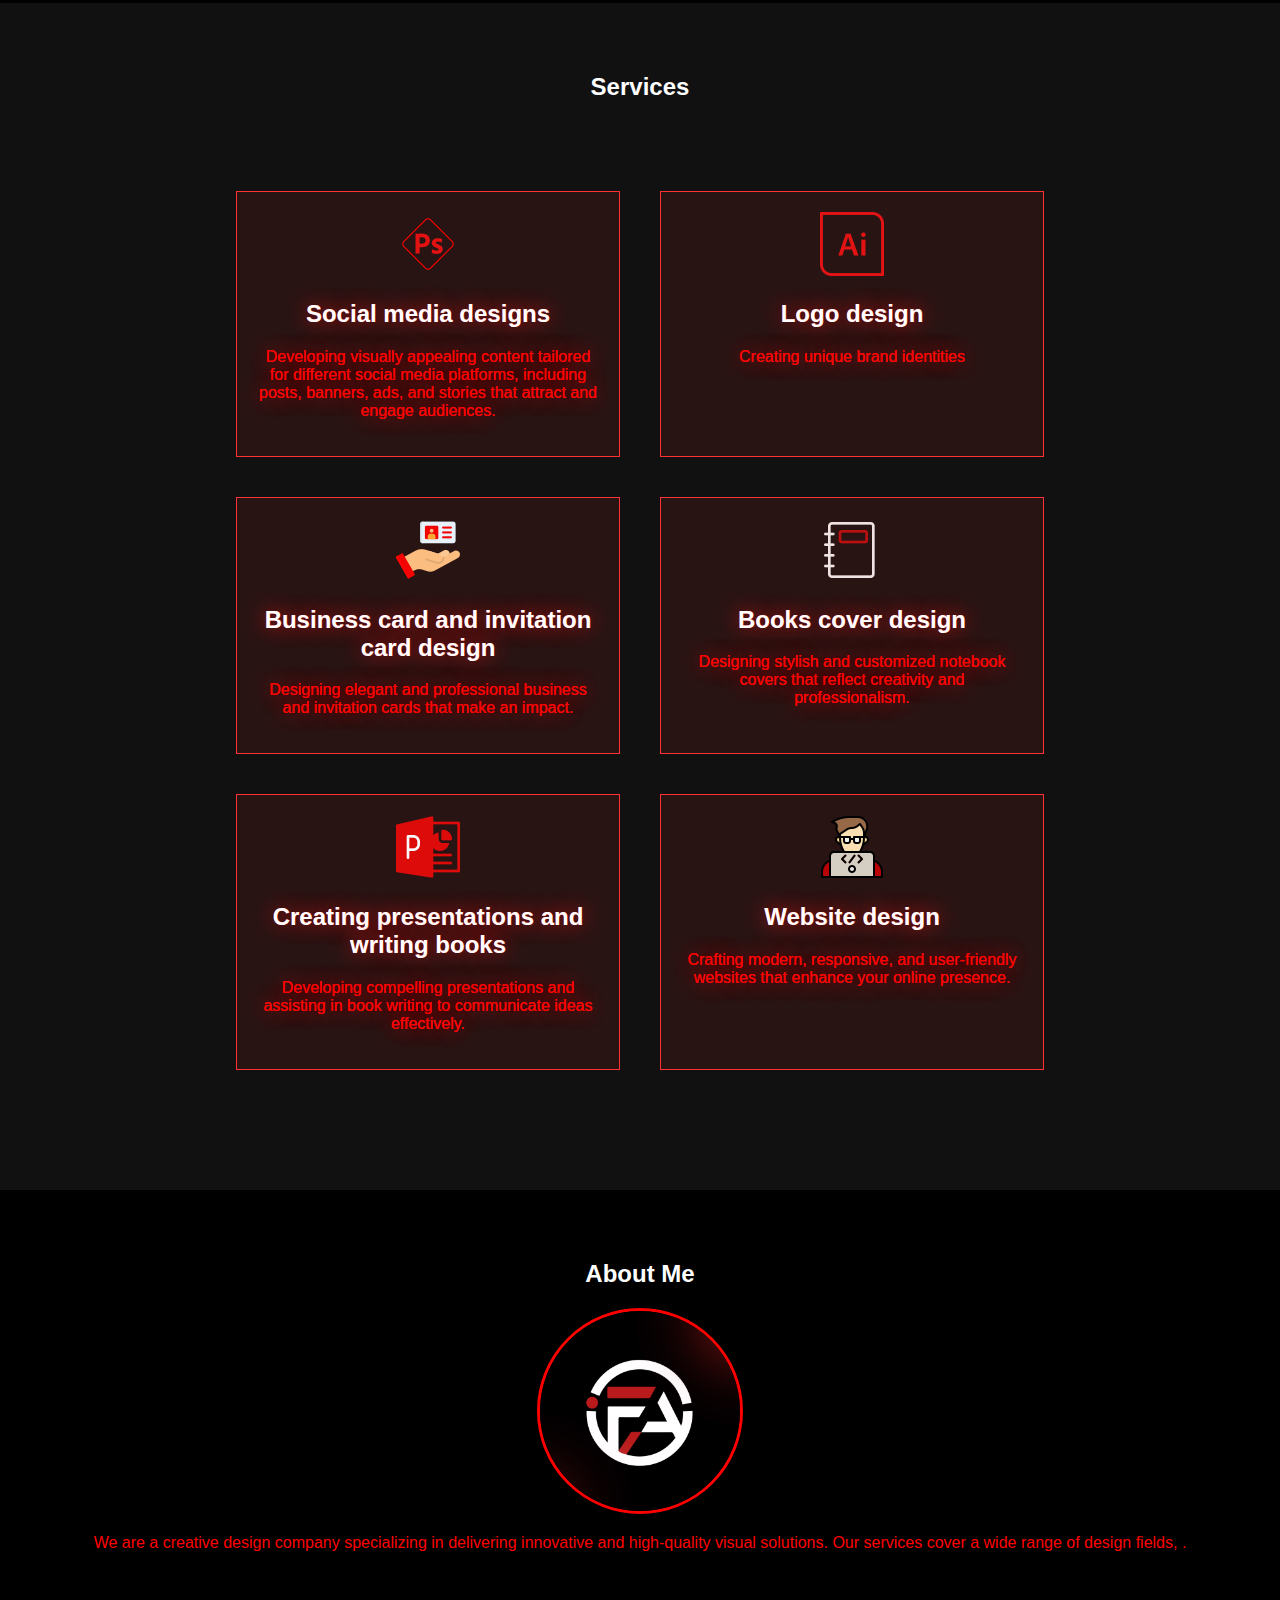
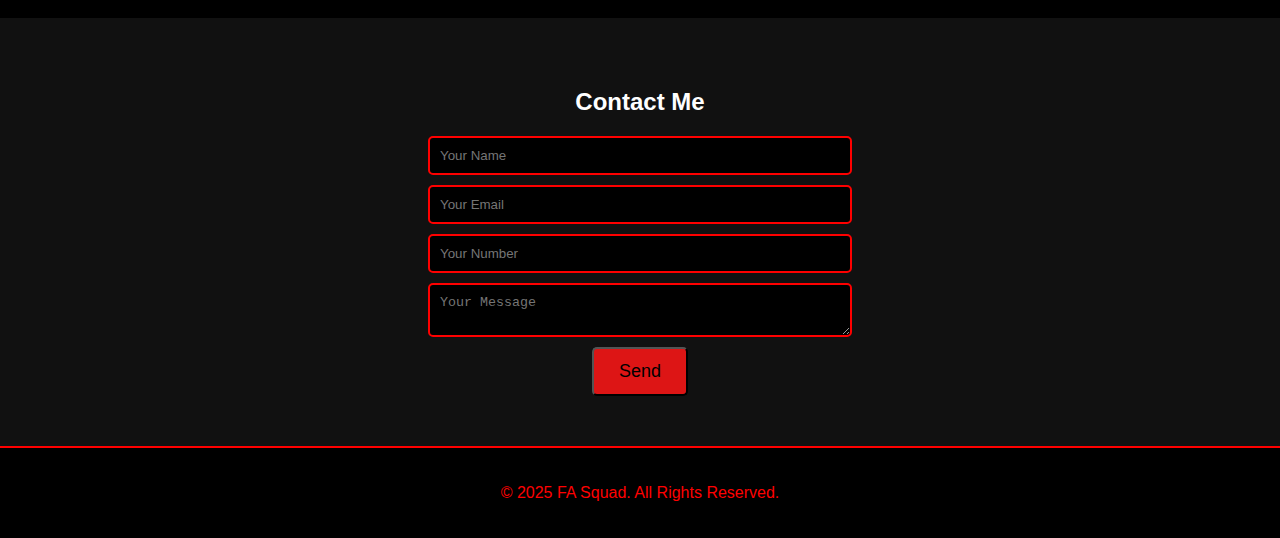
==== commit 4559604a: "Update index.html" ====
--- a/index.html
+++ b/index.html
@@ -128,10 +128,11 @@
     <section class="contact card" id="contact">
         <h2>Contact Me</h2>
         <form 
-    action="https://formspree.io/f/xoverqqe"
+    action="https://formspree.io/f/xdkebokv"
   method="POST">
             <input type="text" id="name" placeholder="Your Name" name="name" required>
             <input type="email" id="email" placeholder="Your Email" name="email" required>
+             <input type="text" id="number" placeholder="Your Number" name="number" required>
             <textarea id="message" placeholder="Your Message" name="message" required></textarea>
         <button type="submit">Send</button>
 
